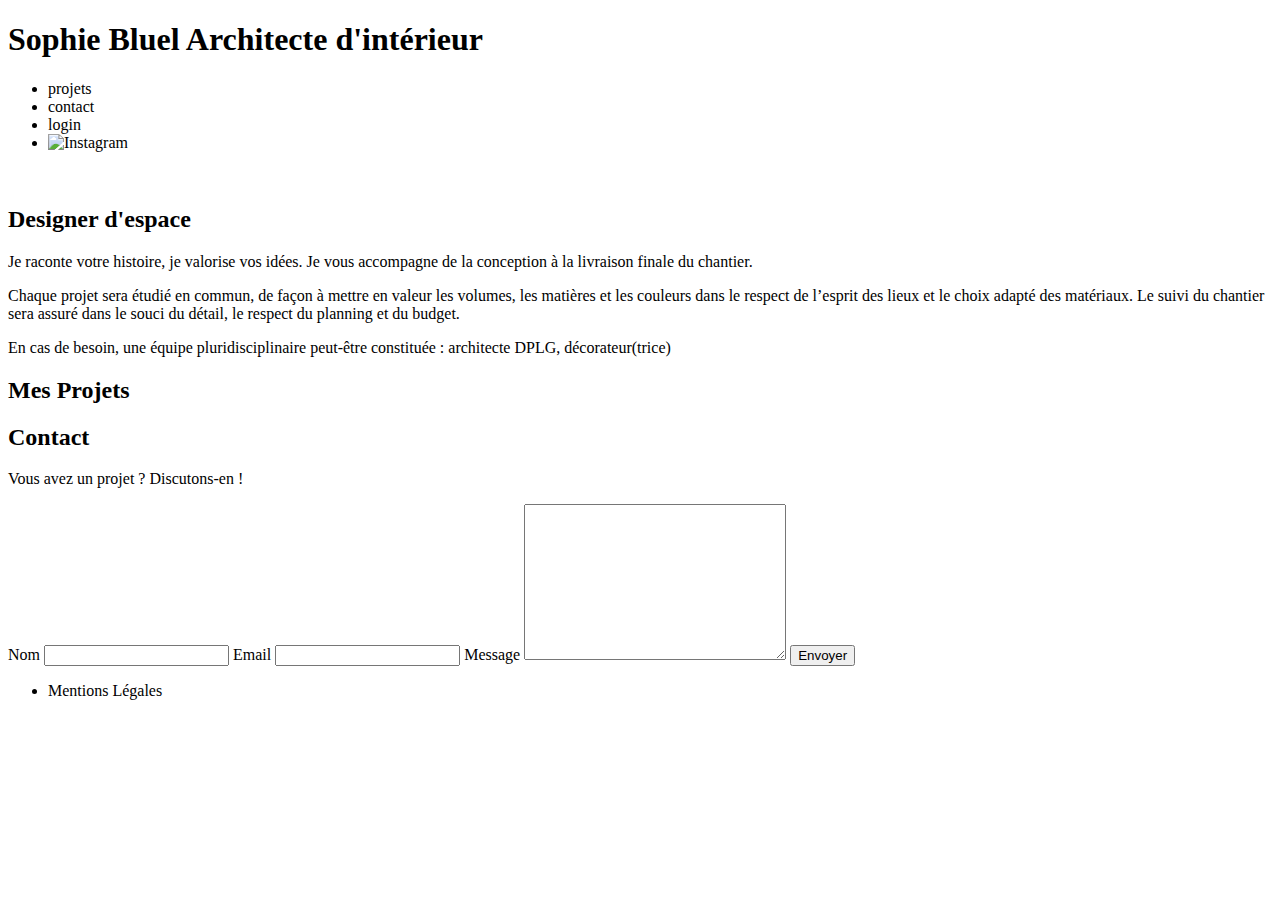
==== FrontEnd/index.html @ 366136a0 "intégration des éléments dans le html" ====
<!DOCTYPE html>
<html lang="fr">
<head>
	<meta charset="UTF-8">
	<title>Sophie Bluel - Architecte d'intérieur</title>
	<meta name="viewport" content="width=device-width, initial-scale=1.0">
	<link rel="preconnect" href="https://fonts.googleapis.com">
	<link rel="preconnect" href="https://fonts.gstatic.com" crossorigin>
	<link href="https://fonts.googleapis.com/css2?family=Syne:wght@700;800&family=Work+Sans&display=swap" rel="stylesheet">
	<meta name="description" content="">
	<link rel="stylesheet" href="./assets/style.css">
	<script src="projets.js"></script>
</head>
<body>
<header>
	<h1>Sophie Bluel <span>Architecte d'intérieur</span></h1>
	<nav>
		<ul>
			<li>projets</li>
			<li>contact</li>
			<li>login</li>
			<li><img src="./assets/icons/instagram.png" alt="Instagram"></li>
		</ul>
	</nav>
</header>
<main>
	<section id="introduction">
		<figure>
			<img src="./assets/images/sophie-bluel.png" alt="">
		</figure>
		<article>
			<h2>Designer d'espace</h2>
			<p>Je raconte votre histoire, je valorise vos idées. Je vous accompagne de la conception à la livraison finale du chantier.</p>
			<p>Chaque projet sera étudié en commun, de façon à mettre en valeur les volumes, les matières et les couleurs dans le respect de l’esprit des lieux et le choix adapté des matériaux. Le suivi du chantier sera assuré dans le souci du détail, le respect du planning et du budget.</p>
			<p>En cas de besoin, une équipe pluridisciplinaire peut-être constituée : architecte DPLG, décorateur(trice)</p>
		</article>
	</section>
	<section id="portfolio">
		<h2>Mes Projets</h2>
		<div class="gallery">

		</div>
	</section>
	<section id="contact">
		<h2>Contact</h2>
		<p>Vous avez un projet ? Discutons-en !</p>
		<form action="#" method="post">
			<label for="name">Nom</label>
			<input type="text" name="name" id="name">
			<label for="email">Email</label>
			<input type="email" name="email" id="email">
			<label for="message">Message</label>
			<textarea name="message" id="message" cols="30" rows="10"></textarea>
			<input type="submit" value="Envoyer">
		</form>
	</section>
</main>

<footer>
	<nav>
		<ul>
			<li>Mentions Légales</li>
		</ul>
	</nav>
</footer>
</body>
</html>
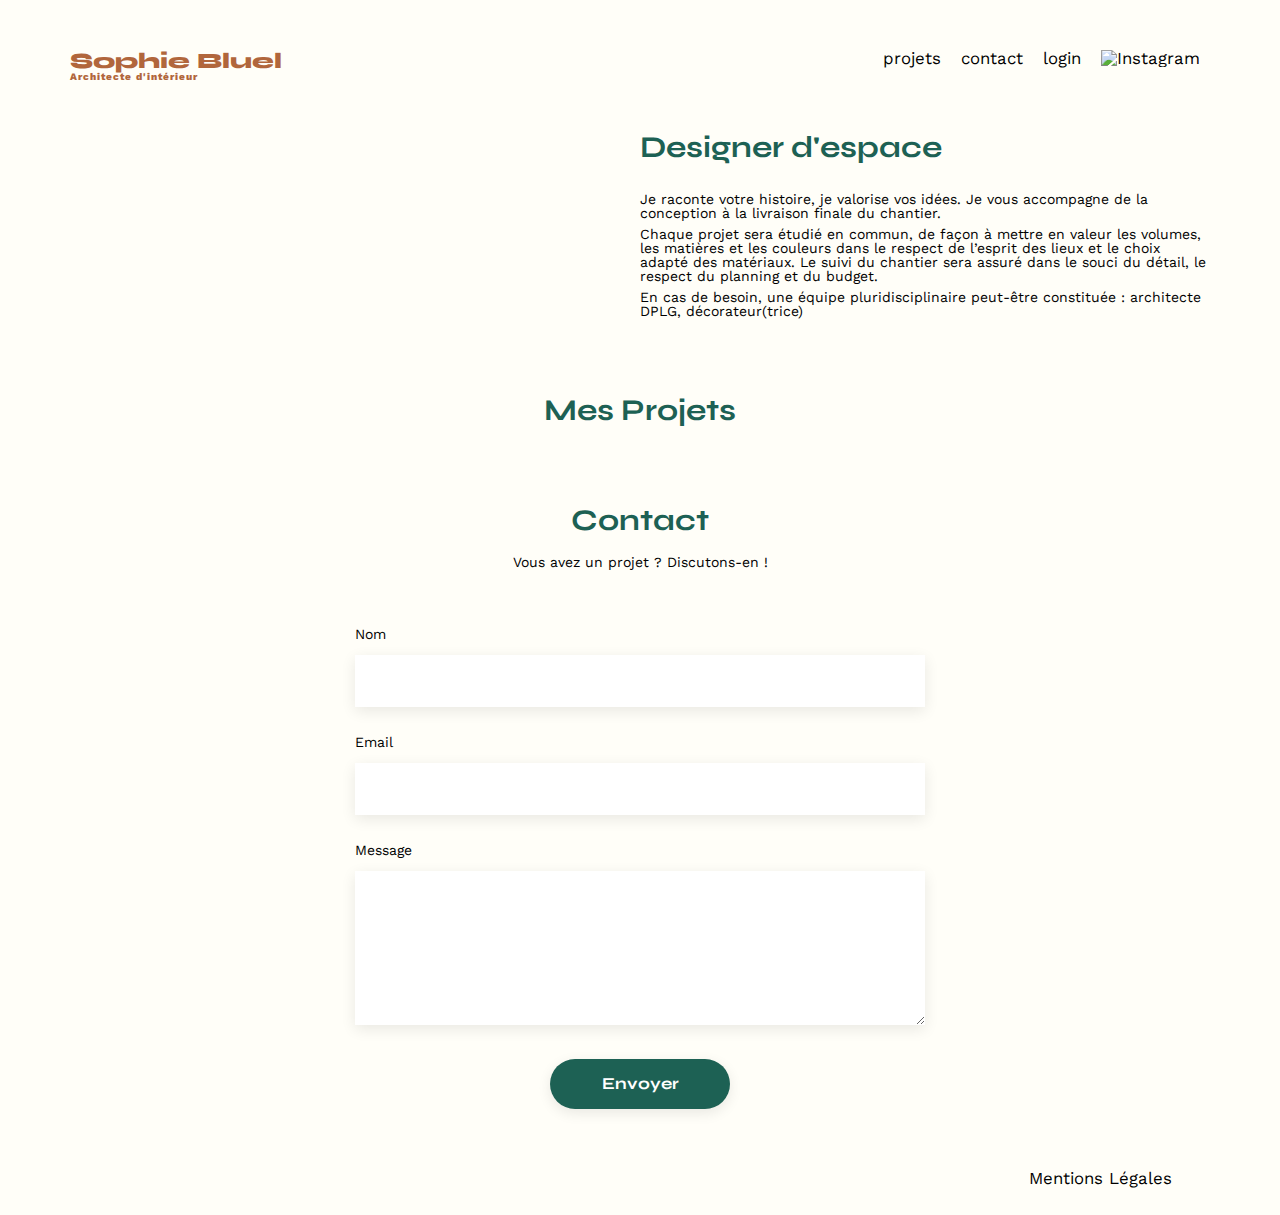
==== commit 7bc27af4: "gestion du login" ====
--- a/FrontEnd/index.html
+++ b/FrontEnd/index.html
@@ -16,13 +16,14 @@
 	<h1>Sophie Bluel <span>Architecte d'intérieur</span></h1>
 	<nav>
 		<ul>
-			<li>projets</li>
+			<li><a href="index.html">projets</a></li>
 			<li>contact</li>
-			<li>login</li>
+			<li><a href="login.html">login</a></li>
 			<li><img src="./assets/icons/instagram.png" alt="Instagram"></li>
 		</ul>
 	</nav>
 </header>
+
 <main>
 	<section id="introduction">
 		<figure>
@@ -36,9 +37,9 @@
 		</article>
 	</section>
 	<section id="portfolio">
+		<div class="category-buttons"></div>
 		<h2>Mes Projets</h2>
 		<div class="gallery">
-
 		</div>
 	</section>
 	<section id="contact">
--- a/FrontEnd/assets/style.css
+++ b/FrontEnd/assets/style.css
@@ -0,0 +1,292 @@
+/* http://meyerweb.com/eric/tools/css/reset/ v2.0 | 20110126 License: none (public domain) */
+
+/* Réinitialisation des styles */
+html, body, div, span, applet, object, iframe,
+h1, h2, h3, h4, h5, h6, p, blockquote, pre,
+a, abbr, acronym, address, big, cite, code,
+del, dfn, em, img, ins, kbd, q, s, samp,
+small, strike, strong, sub, sup, tt, var,
+b, u, i, center,
+dl, dt, dd, ol, ul, li,
+fieldset, form, label, legend,
+table, caption, tbody, tfoot, thead, tr, th, td,
+article, aside, canvas, details, embed,
+figure, figcaption, footer, header, hgroup,
+menu, nav, output, ruby, section, summary,
+time, mark, audio, video {
+	margin: 0;
+	padding: 0;
+	border: 0;
+	font-size: 100%;
+	font: inherit;
+	vertical-align: baseline;
+}
+/* HTML5 display-role reset for older browsers */
+article, aside, details, figcaption, figure,
+footer, header, hgroup, menu, nav, section {
+	display: block;
+}
+body {
+	line-height: 1;
+	max-width: 1140px;
+	margin: auto;
+	font-family: 'Work Sans';
+	font-size: 14px;
+	background-color: #FFFEF8;
+}
+header {
+	display: flex;
+	justify-content: space-between;
+	margin: 50px 0;
+}
+section {
+	margin: 50px 0;
+}
+
+h1 {
+	display: flex;
+	flex-direction: column;
+	font-family: 'Syne';
+	font-size: 22px;
+	font-weight: 800;
+	color: #B1663C;
+}
+
+h1 > span {
+	font-family: 'Work Sans';
+	font-size: 10px;
+	letter-spacing: 0.1em;
+}
+h2 {
+	font-family: 'Syne';
+	font-weight: 700;
+	font-size: 30px;
+	color: #1D6154;
+}
+nav ul {
+	display: flex;
+	align-items: center;
+	list-style-type: none;
+}
+nav li {
+	padding: 0 10px;
+	font-size: 1.2em;
+}
+
+li:hover {
+	color: #B1663C;
+}
+#introduction {
+	display: flex;
+	align-items: center;
+}
+#introduction figure {
+	flex: 1;
+}
+#introduction img {
+	display: block;
+	margin: auto;
+	width: 80%;
+}
+
+#introduction article {
+	flex: 1;
+}
+#introduction h2 {
+	margin-bottom: 1em;
+}
+
+#introduction p {
+	margin-bottom: 0.5em;
+}
+#portfolio h2 {
+	text-align: center;
+	margin-bottom: 1em;
+}
+.gallery {
+	width: 100%;
+	display: grid;
+	grid-template-columns: 1fr 1fr 1fr;
+	grid-column-gap: 20px;
+	grid-row-gap: 20px;
+}
+
+.gallery img {
+	width: 100%;
+}
+#contact {
+	width: 50%;
+	margin: auto;
+}
+#contact > * {
+	text-align: center;
+}
+#contact h2 {
+	margin-bottom: 20px;
+}
+#contact form {
+	text-align: left;
+	margin-top: 30px;
+	display: flex;
+	flex-direction: column;
+}
+
+#contact input {
+	height: 50px;
+	font-size: 1.2em;
+	border: none;
+	box-shadow: 0px 4px 14px rgba(0, 0, 0, 0.09);
+}
+#contact label {
+	margin: 2em 0 1em 0;
+}
+#contact textarea {
+	border: none;
+	box-shadow: 0px 4px 14px rgba(0, 0, 0, 0.09);
+}
+
+input[type="submit"] {
+	font-family: 'Syne';
+	font-weight: 700;
+	color: white;
+	background-color: #1D6154;
+	margin: 2em auto;
+	width: 180px;
+	text-align: center;
+	border-radius: 60px;
+}
+
+footer nav ul {
+	display: flex;
+	justify-content: flex-end;
+	margin: 2em;
+}
+
+/* Styles pour les boutons de filtres */
+.category-buttons {
+	display: flex;
+	justify-content: center;
+	margin-bottom: 20px;
+}
+
+.category-buttons button {
+	background-color: transparent;
+	color: #1D6154;
+	border: 1px solid #1D6154;
+	padding: 8px 16px;
+	margin-right: 10px;
+	font-size: 14px;
+	cursor: pointer;
+	transition: background-color 0.3s ease;
+}
+
+.category-buttons button:hover {
+	background-color: #1D6154;
+	color: white;
+}
+
+.category-buttons button.active {
+	background-color: #1D6154;
+	color: white;
+	border: 1px solid #1D6154;
+}
+
+.category-buttons button:active {
+	box-sizing: border-box;
+	height: 37px;
+	background: #1D6154;
+	border: 1px solid #1D6154;
+	border-radius: 60px;
+}
+
+.category-buttons button {
+	box-sizing: border-box;
+	height: 37px;
+	border: 1px solid #1D6154;
+	border-radius: 60px;
+}
+
+
+a {
+	text-decoration: none;
+	color: inherit;
+}
+
+/* Suppression des caractéristique graphique liées au lien */
+
+a:focus,
+a:active {
+	outline: none;
+}
+
+/* Ajout des styles pour la section login */
+#login {
+	display: flex;
+	flex-direction: column;
+	align-items: center;
+	justify-content: center;
+	height: 100vh;
+	margin-top: 135px;
+}
+
+#login h2 {
+	font-family: 'Syne';
+	font-style: normal;
+	font-weight: 700;
+	font-size: 30px;
+	line-height: 36px;
+	text-align: center;
+	color: #1D6154;
+	margin-bottom: 37px;
+}
+
+#login form {
+	display: flex;
+	flex-direction: column;
+	align-items: flex-start;
+	justify-content: center;
+}
+
+#login label {
+	font-family: 'Work Sans';
+	font-style: normal;
+	font-weight: 500;
+	font-size: 14px;
+	line-height: 16px;
+	color: #3D3D3D;
+	margin-bottom: 10px;
+}
+
+#login input[type="email"],
+#login input[type="password"],
+#login input[type="submit"] {
+	width: 379px;
+	height: 51px;
+	background: #FFFFFF;
+	box-shadow: 0px 4px 14px rgba(0, 0, 0, 0.09);
+	margin-bottom: 30px;
+}
+
+#login input[type="submit"] {
+	width: 179px;
+	height: 36px;
+	background: #1D6154;
+	border-radius: 60px;
+}
+
+#login p {
+	margin-top: 10px;
+	text-align: center;
+}
+
+#login a {
+	color: #1D6154;
+	text-decoration: none;
+}
+
+#error-message {
+	color: red;
+	font-size: 14px;
+	margin-top: 10px;
+	display: none;
+}